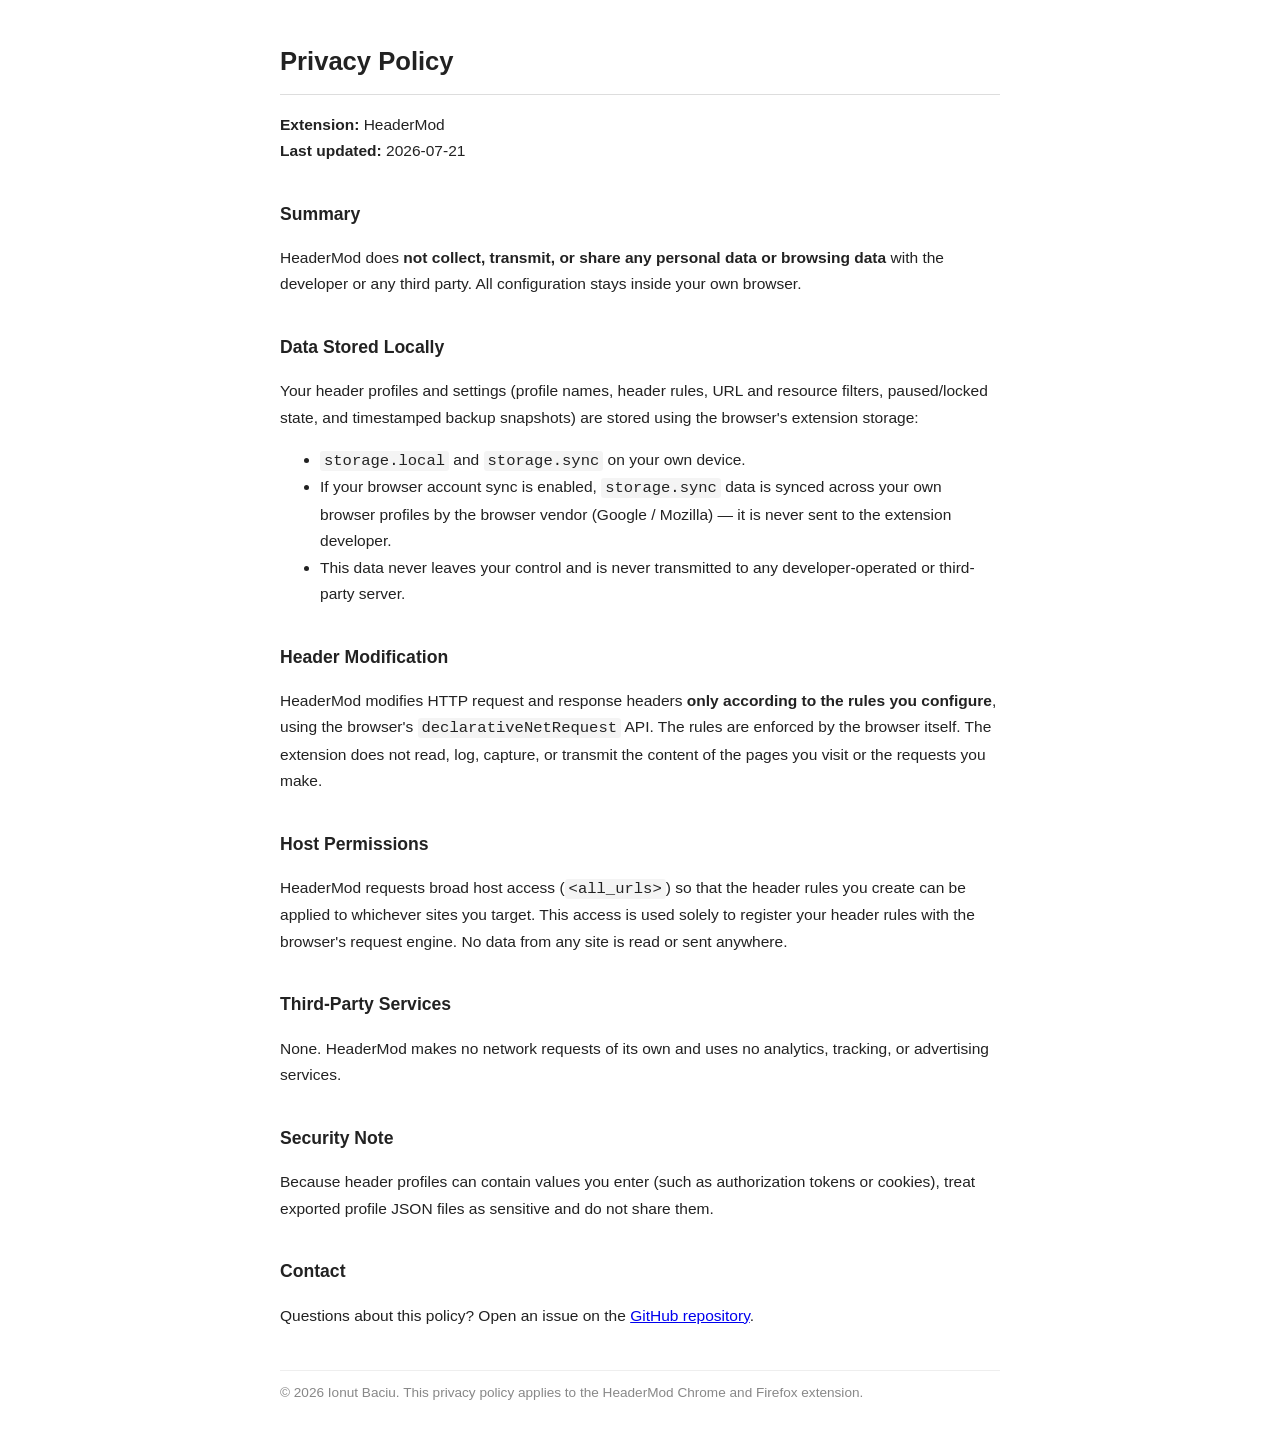
==== docs/privacy-policy.html @ 27c209f2 "HeaderMod 1.0.0 Chrome and Firefox (Manifest V3) extension to modify HTTP request and response heade" ====
<!DOCTYPE html>
<html lang="en">
<head>
  <meta charset="UTF-8">
  <meta name="viewport" content="width=device-width, initial-scale=1.0">
  <title>Privacy Policy – HeaderMod</title>
  <style>
    body { font-family: -apple-system, BlinkMacSystemFont, "Segoe UI", Roboto, sans-serif; max-width: 720px; margin: 40px auto; padding: 0 20px; color: #222; line-height: 1.7; }
    h1 { font-size: 1.6rem; border-bottom: 1px solid #ddd; padding-bottom: 10px; }
    h2 { font-size: 1.1rem; margin-top: 2em; }
    p, li { font-size: 0.97rem; }
    code { background: #f4f4f4; padding: 1px 4px; border-radius: 3px; }
    footer { margin-top: 3em; color: #888; font-size: 0.85rem; border-top: 1px solid #eee; padding-top: 10px; }
  </style>
</head>
<body>
  <h1>Privacy Policy</h1>
  <p><strong>Extension:</strong> HeaderMod<br>
     <strong>Last updated:</strong> 2026-07-21</p>

  <h2>Summary</h2>
  <p>HeaderMod does <strong>not collect, transmit, or share any personal data or browsing data</strong> with the developer or any third party. All configuration stays inside your own browser.</p>

  <h2>Data Stored Locally</h2>
  <p>Your header profiles and settings (profile names, header rules, URL and resource filters, paused/locked state, and timestamped backup snapshots) are stored using the browser's extension storage:</p>
  <ul>
    <li><code>storage.local</code> and <code>storage.sync</code> on your own device.</li>
    <li>If your browser account sync is enabled, <code>storage.sync</code> data is synced across your own browser profiles by the browser vendor (Google / Mozilla) — it is never sent to the extension developer.</li>
    <li>This data never leaves your control and is never transmitted to any developer-operated or third-party server.</li>
  </ul>

  <h2>Header Modification</h2>
  <p>HeaderMod modifies HTTP request and response headers <strong>only according to the rules you configure</strong>, using the browser's <code>declarativeNetRequest</code> API. The rules are enforced by the browser itself. The extension does not read, log, capture, or transmit the content of the pages you visit or the requests you make.</p>

  <h2>Host Permissions</h2>
  <p>HeaderMod requests broad host access (<code>&lt;all_urls&gt;</code>) so that the header rules you create can be applied to whichever sites you target. This access is used solely to register your header rules with the browser's request engine. No data from any site is read or sent anywhere.</p>

  <h2>Third-Party Services</h2>
  <p>None. HeaderMod makes no network requests of its own and uses no analytics, tracking, or advertising services.</p>

  <h2>Security Note</h2>
  <p>Because header profiles can contain values you enter (such as authorization tokens or cookies), treat exported profile JSON files as sensitive and do not share them.</p>

  <h2>Contact</h2>
  <p>Questions about this policy? Open an issue on the <a href="https://github.com/ibaciu6/headermod">GitHub repository</a>.</p>

  <footer>
    &copy; 2026 Ionut Baciu. This privacy policy applies to the HeaderMod Chrome and Firefox extension.
  </footer>
</body>
</html>
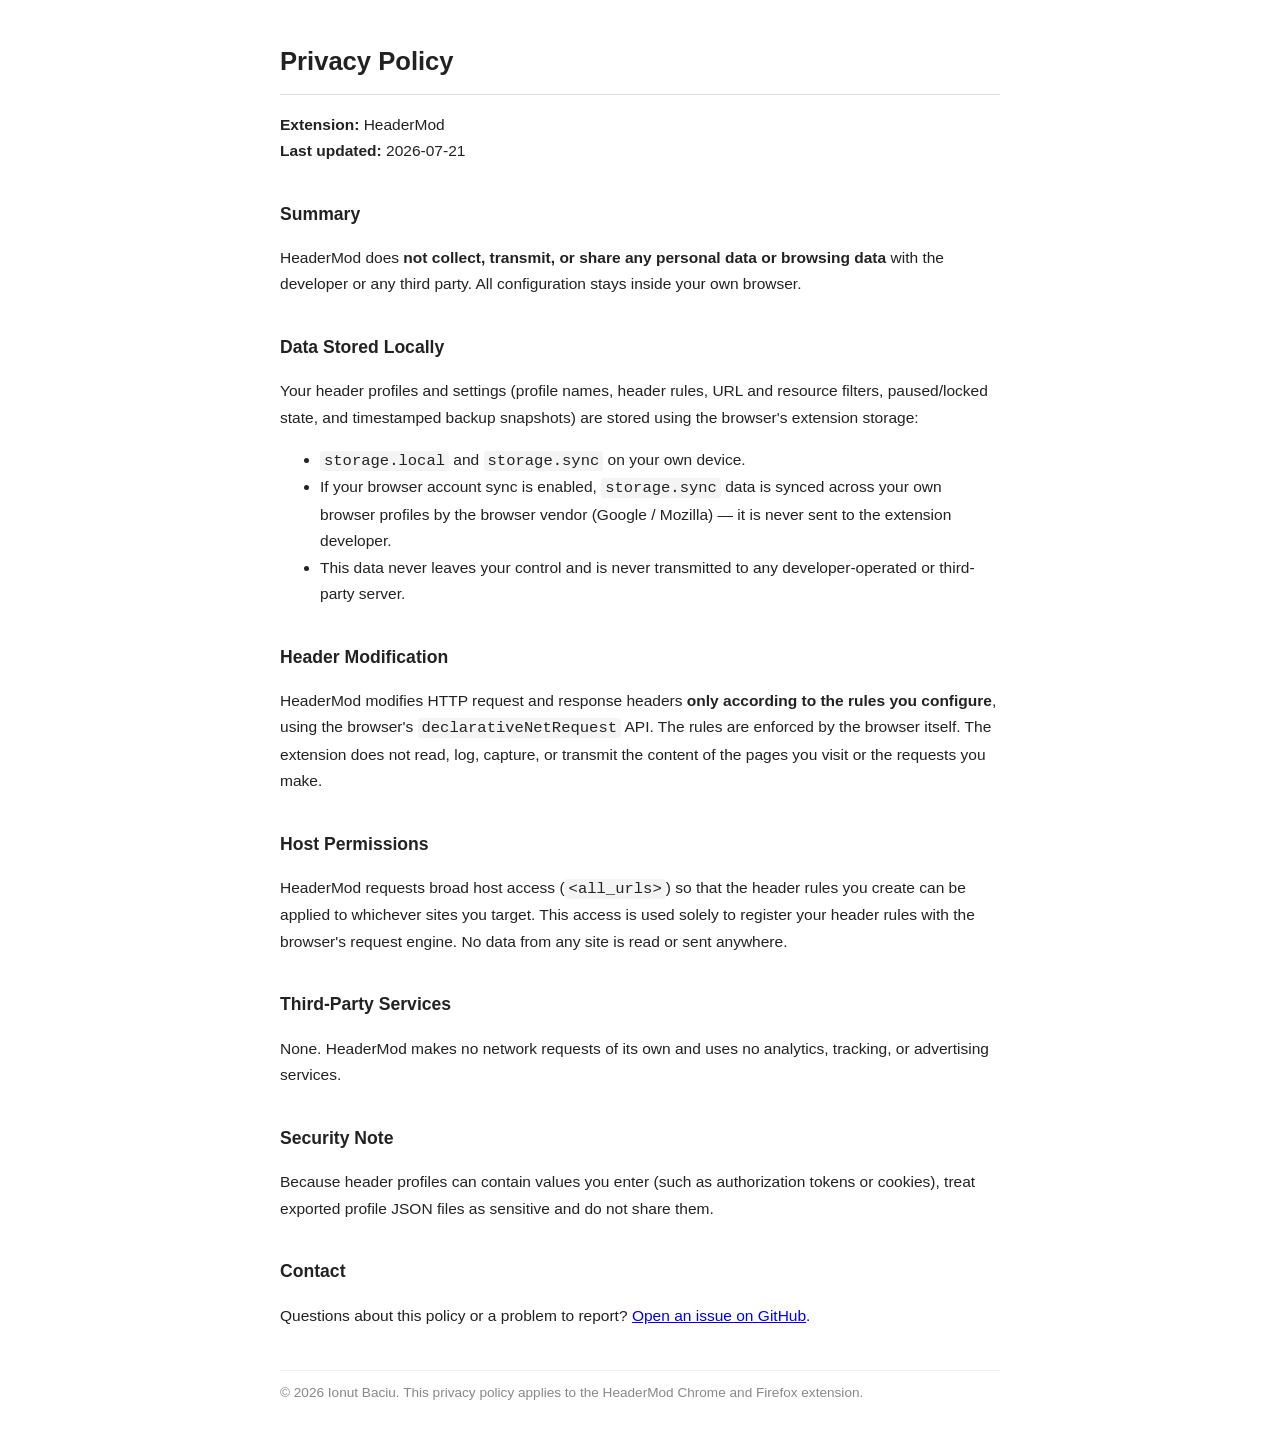
==== commit 83d027d6: "docs: point privacy-policy contact link at the issues tracker Co-Authored-By: Claude Opus 4.8 <norep" ====
--- a/docs/privacy-policy.html
+++ b/docs/privacy-policy.html
@@ -42,7 +42,7 @@
   <p>Because header profiles can contain values you enter (such as authorization tokens or cookies), treat exported profile JSON files as sensitive and do not share them.</p>
 
   <h2>Contact</h2>
-  <p>Questions about this policy? Open an issue on the <a href="https://github.com/ibaciu6/headermod">GitHub repository</a>.</p>
+  <p>Questions about this policy or a problem to report? <a href="https://github.com/ibaciu6/headermod/issues">Open an issue on GitHub</a>.</p>
 
   <footer>
     &copy; 2026 Ionut Baciu. This privacy policy applies to the HeaderMod Chrome and Firefox extension.
